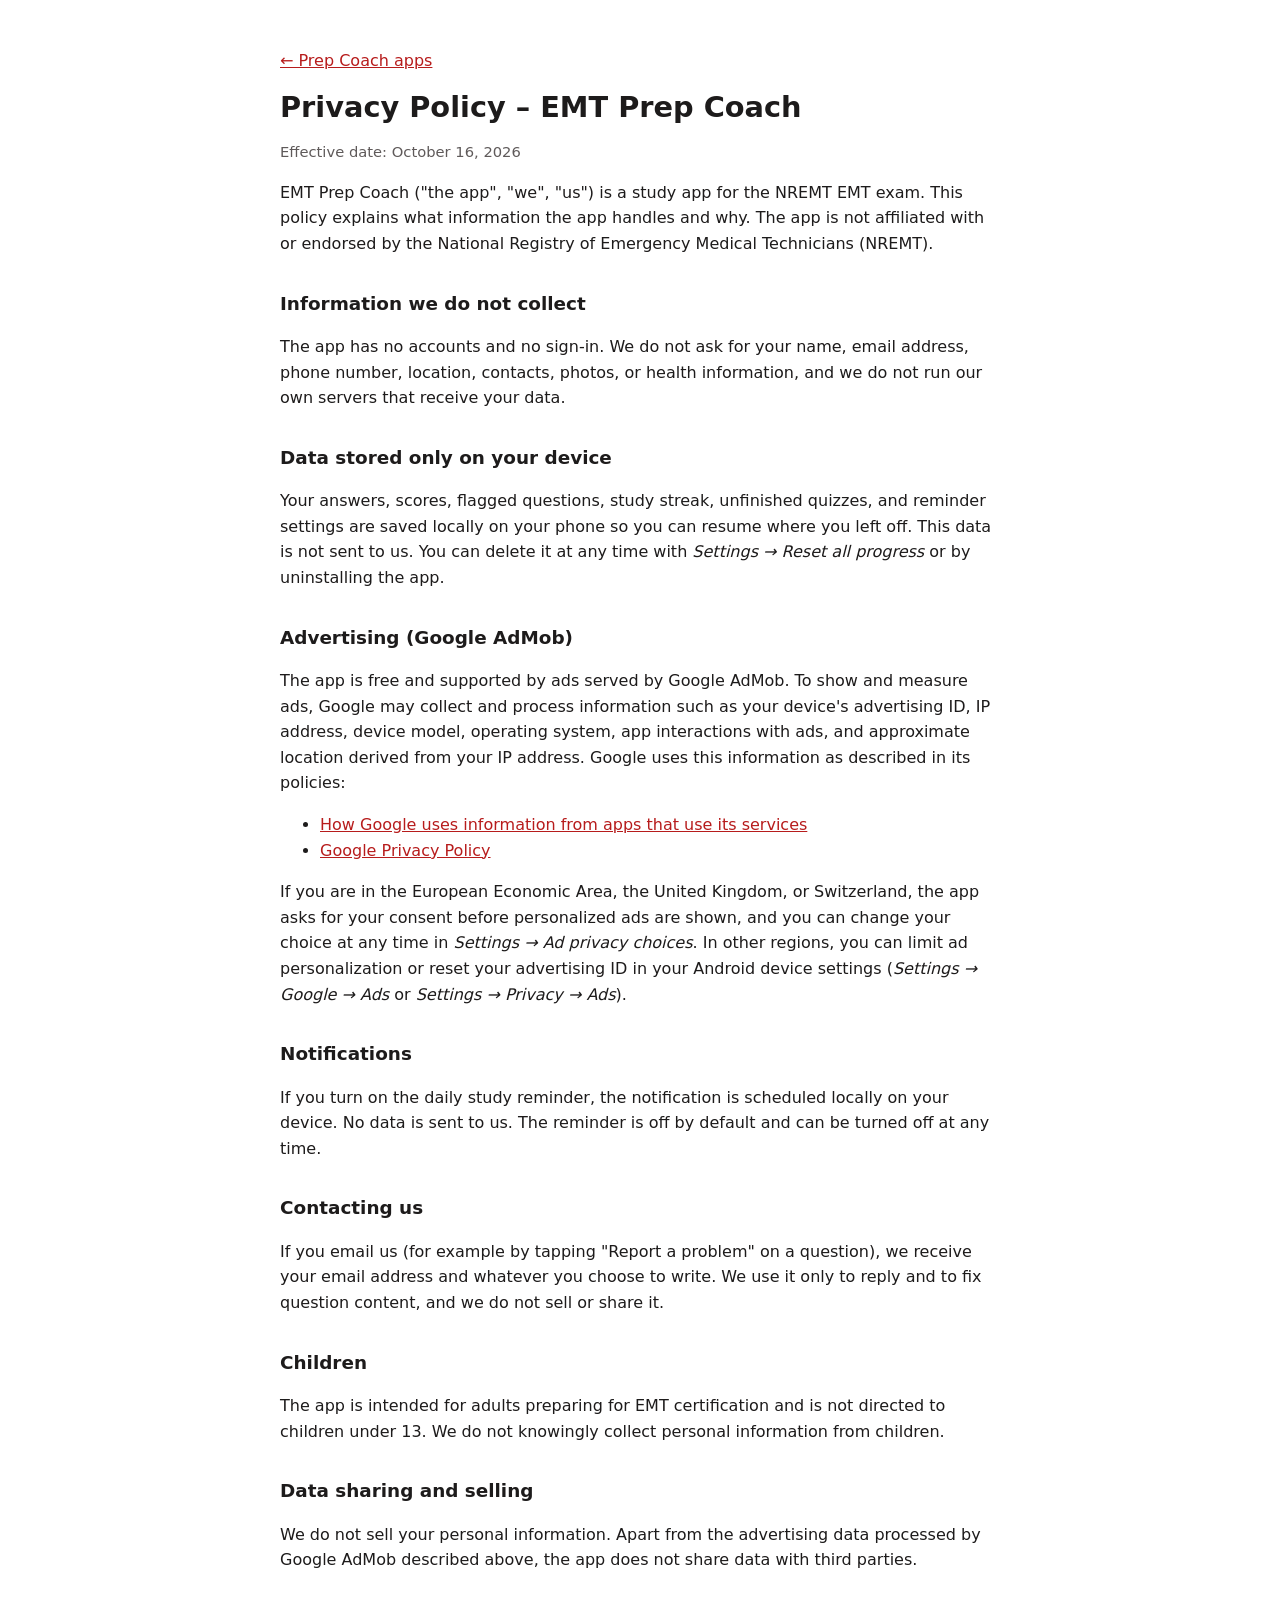
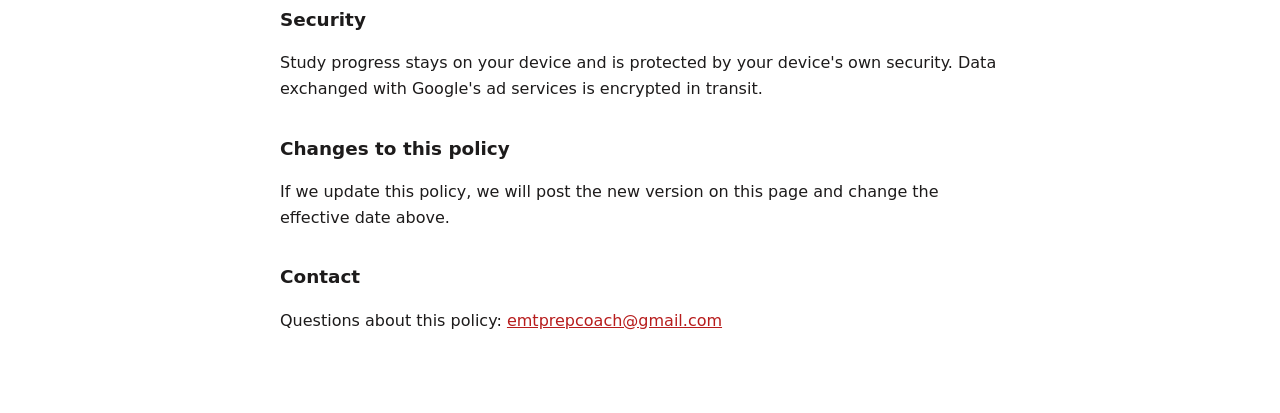
==== emt/privacy/index.html @ 77e3adcc "Create index.html" ====
<!doctype html>
<html lang="en">
<head>
<meta charset="utf-8">
<meta name="viewport" content="width=device-width, initial-scale=1">
<title>Privacy Policy – EMT Prep Coach</title>
<meta name="description" content="Privacy policy for the EMT Prep Coach Android app.">
<link rel="stylesheet" href="../../style.css">
</head>
<body>
<main>
<p><a href="../../">← Prep Coach apps</a></p>
<h1>Privacy Policy – EMT Prep Coach</h1>
<p class="muted">Effective date: October 16, 2026</p>

<p>EMT Prep Coach ("the app", "we", "us") is a study app for the NREMT EMT exam. This policy explains what information the app handles and why. The app is not affiliated with or endorsed by the National Registry of Emergency Medical Technicians (NREMT).</p>

<h2>Information we do not collect</h2>
<p>The app has no accounts and no sign-in. We do not ask for your name, email address, phone number, location, contacts, photos, or health information, and we do not run our own servers that receive your data.</p>

<h2>Data stored only on your device</h2>
<p>Your answers, scores, flagged questions, study streak, unfinished quizzes, and reminder settings are saved locally on your phone so you can resume where you left off. This data is not sent to us. You can delete it at any time with <em>Settings → Reset all progress</em> or by uninstalling the app.</p>

<h2>Advertising (Google AdMob)</h2>
<p>The app is free and supported by ads served by Google AdMob. To show and measure ads, Google may collect and process information such as your device's advertising ID, IP address, device model, operating system, app interactions with ads, and approximate location derived from your IP address. Google uses this information as described in its policies:</p>
<ul>
<li><a href="https://policies.google.com/technologies/partner-sites">How Google uses information from apps that use its services</a></li>
<li><a href="https://policies.google.com/privacy">Google Privacy Policy</a></li>
</ul>
<p>If you are in the European Economic Area, the United Kingdom, or Switzerland, the app asks for your consent before personalized ads are shown, and you can change your choice at any time in <em>Settings → Ad privacy choices</em>. In other regions, you can limit ad personalization or reset your advertising ID in your Android device settings (<em>Settings → Google → Ads</em> or <em>Settings → Privacy → Ads</em>).</p>

<h2>Notifications</h2>
<p>If you turn on the daily study reminder, the notification is scheduled locally on your device. No data is sent to us. The reminder is off by default and can be turned off at any time.</p>

<h2>Contacting us</h2>
<p>If you email us (for example by tapping "Report a problem" on a question), we receive your email address and whatever you choose to write. We use it only to reply and to fix question content, and we do not sell or share it.</p>

<h2>Children</h2>
<p>The app is intended for adults preparing for EMT certification and is not directed to children under 13. We do not knowingly collect personal information from children.</p>

<h2>Data sharing and selling</h2>
<p>We do not sell your personal information. Apart from the advertising data processed by Google AdMob described above, the app does not share data with third parties.</p>

<h2>Security</h2>
<p>Study progress stays on your device and is protected by your device's own security. Data exchanged with Google's ad services is encrypted in transit.</p>

<h2>Changes to this policy</h2>
<p>If we update this policy, we will post the new version on this page and change the effective date above.</p>

<h2>Contact</h2>
<p>Questions about this policy: <a href="mailto:emtprepcoach@gmail.com">emtprepcoach@gmail.com</a></p>
</main>
</body>
</html>
---- style.css ----
:root { color-scheme: light dark; --fg: #1d1b1b; --muted: #5f5a5a; --link: #b71c1c; --bg: #fff; }
@media (prefers-color-scheme: dark) { :root { --fg: #ece6e6; --muted: #a9a1a1; --link: #ff8a80; --bg: #141212; } }
body { margin: 0; background: var(--bg); color: var(--fg); font: 16px/1.6 system-ui, -apple-system, "Segoe UI", Roboto, sans-serif; }
main { max-width: 720px; margin: 0 auto; padding: 32px 16px 64px; }
h1 { font-size: 1.8rem; line-height: 1.25; margin: 0 0 8px; }
h2 { font-size: 1.15rem; margin: 32px 0 8px; }
a { color: var(--link); }
.muted { color: var(--muted); font-size: 0.92rem; }
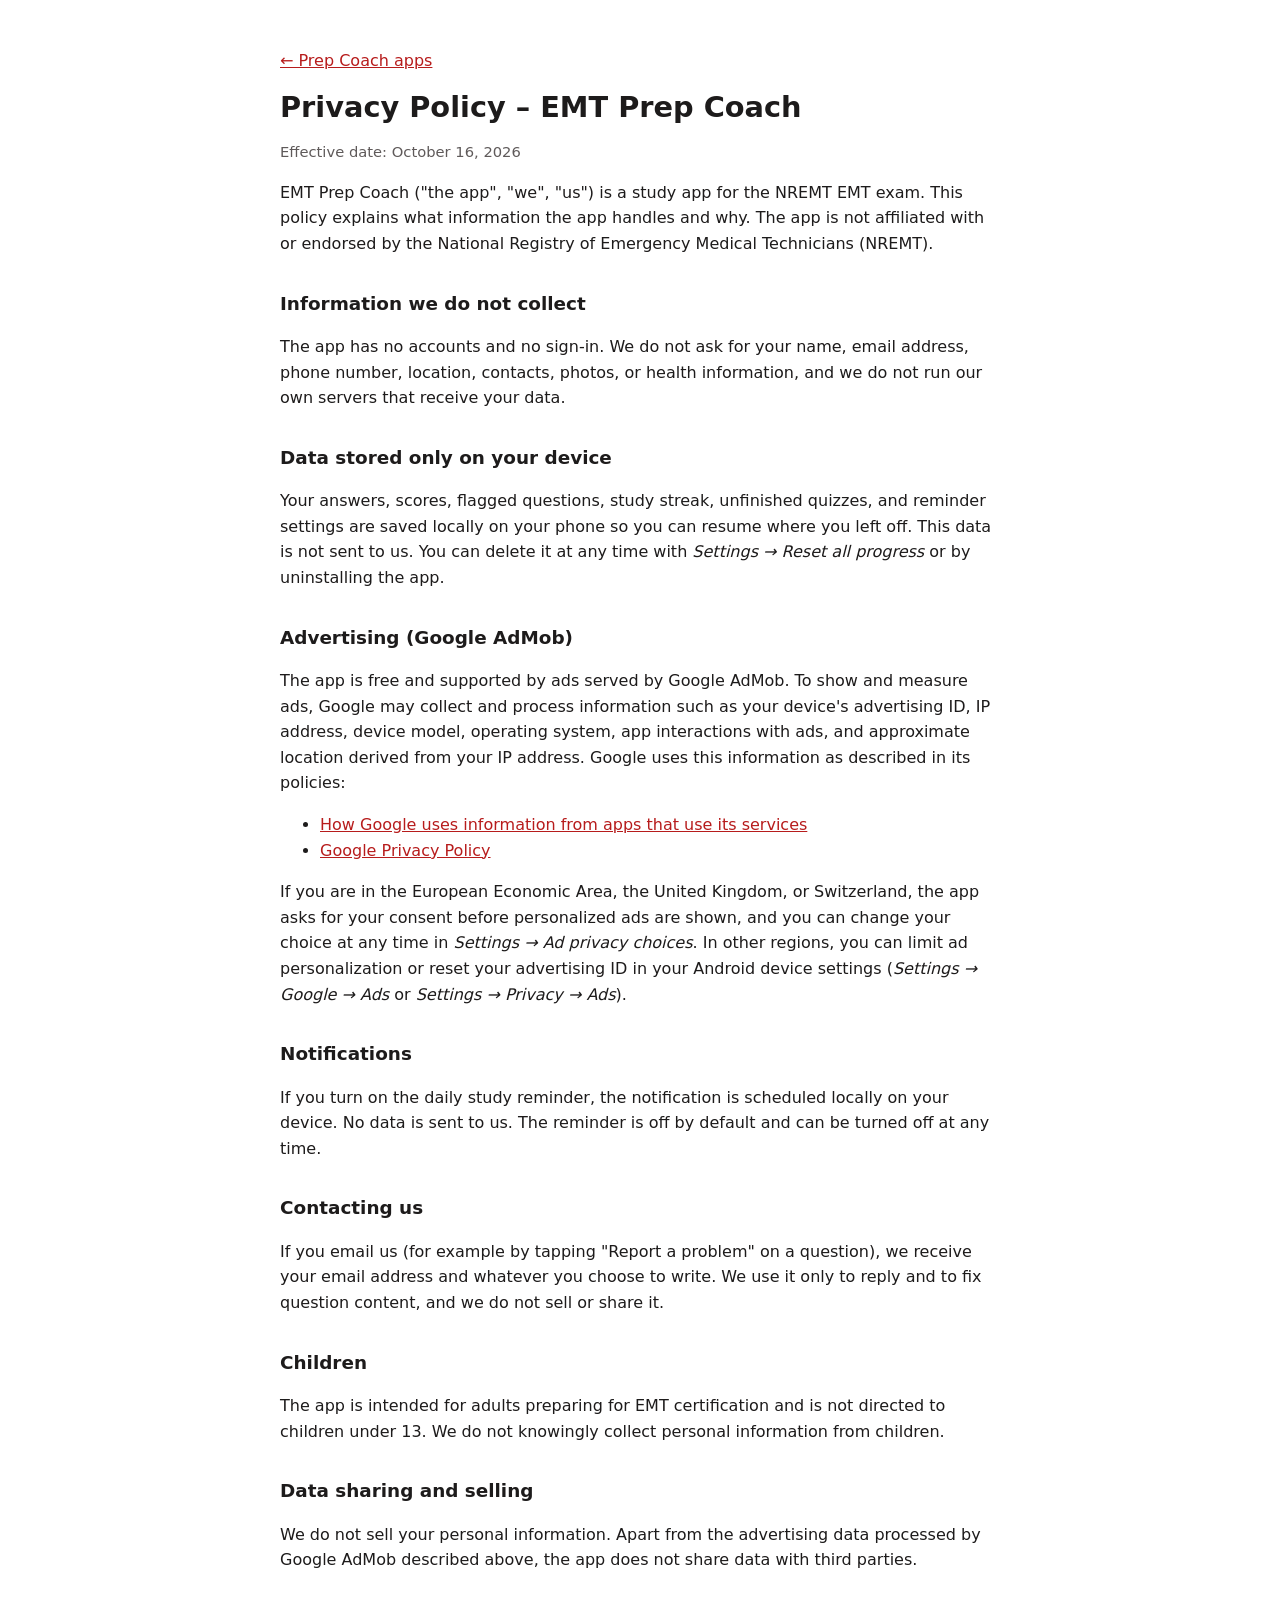
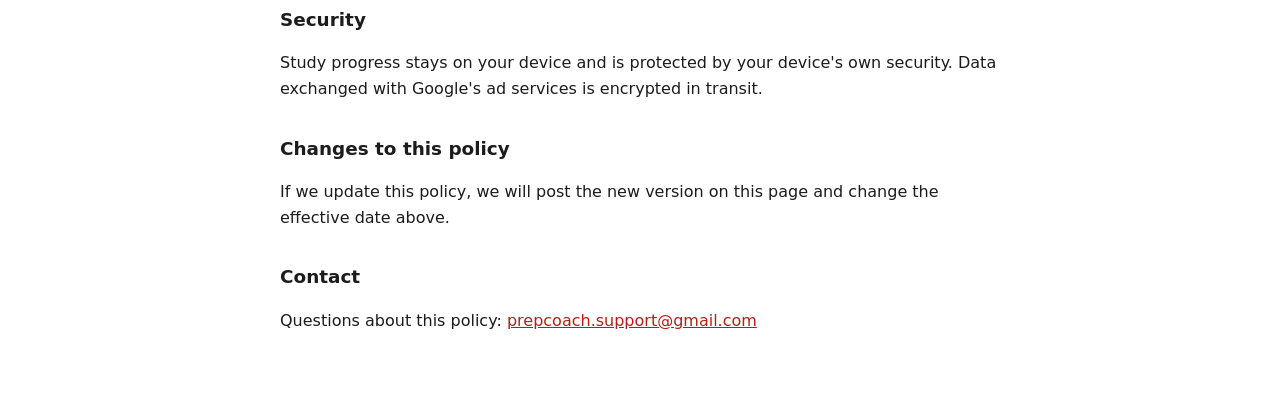
==== commit 4f844d50: "Update index.html" ====
--- a/emt/privacy/index.html
+++ b/emt/privacy/index.html
@@ -48,7 +48,7 @@
 <p>If we update this policy, we will post the new version on this page and change the effective date above.</p>
 
 <h2>Contact</h2>
-<p>Questions about this policy: <a href="mailto:emtprepcoach@gmail.com">emtprepcoach@gmail.com</a></p>
+<p>Questions about this policy: <a href="mailto:prepcoach.support@gmail.com">prepcoach.support@gmail.com</a></p>
 </main>
 </body>
 </html>
